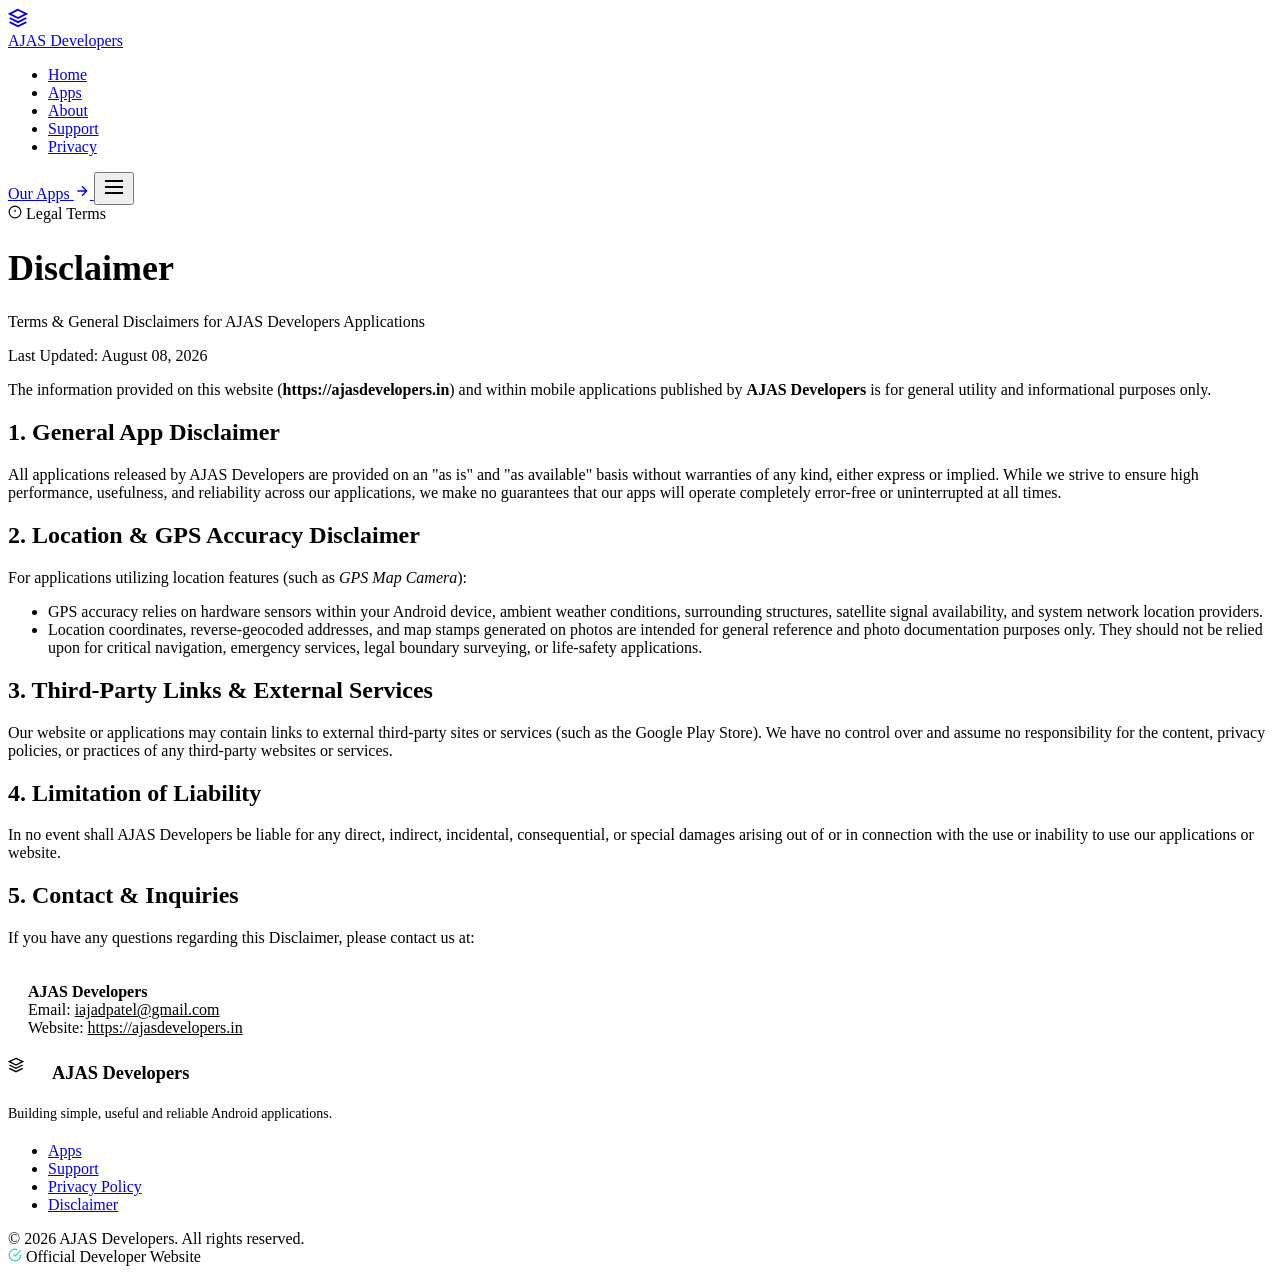
==== disclaimer.html @ 53225289 "Create disclaimer.html" ====
<!DOCTYPE html>
<html lang="en">
<head>
  <meta charset="UTF-8" />
  <meta name="viewport" content="width=device-width, initial-scale=1.0" />
  <title>Disclaimer | AJAS Developers</title>
  
  <!-- SEO Meta Tags -->
  <meta name="description" content="Official Disclaimer for AJAS Developers Android applications and website." />
  <meta name="author" content="AJAS Developers" />
  <meta name="robots" content="index, follow" />
  <link rel="canonical" href="https://ajasdevelopers.in/disclaimer.html" />

  <!-- Open Graph -->
  <meta property="og:type" content="article" />
  <meta property="og:url" content="https://ajasdevelopers.in/disclaimer.html" />
  <meta property="og:title" content="Disclaimer | AJAS Developers" />
  <meta property="og:description" content="Official Disclaimer for AJAS Developers Android apps including GPS Map Camera." />

  <!-- Favicon -->
  <link rel="icon" type="image/svg+xml" href="data:image/svg+xml,<svg xmlns='http://www.w3.org/2000/svg' viewBox='0 0 24 24' fill='none' stroke='%2338BDF8' stroke-width='2' stroke-linecap='round' stroke-linejoin='round'><polygon points='12 2 2 7 12 12 22 7 12 2'/><polyline points='2 17 12 22 22 17'/><polyline points='2 12 12 17 22 12'/></svg>" />

  <!-- Stylesheet -->
  <link rel="stylesheet" href="style.css" />
  
  <!-- Script -->
  <script src="script.js" defer></script>
</head>
<body>

  <!-- Navigation Bar -->
  <nav class="navbar" id="navbar">
    <div class="container nav-container">
      <a href="index.html" class="nav-brand" aria-label="AJAS Developers Homepage">
        <div class="brand-icon-wrapper">
          <svg width="20" height="20" viewBox="0 0 24 24" fill="none" stroke="currentColor" stroke-width="2.2"><polygon points="12 2 2 7 12 12 22 7 12 2"/><polyline points="2 17 12 22 22 17"/><polyline points="2 12 12 17 22 12"/></svg>
        </div>
        <span>AJAS Developers</span>
      </a>

      <ul class="nav-menu" id="navMenu">
        <li><a href="index.html#home" class="nav-link">Home</a></li>
        <li><a href="index.html#apps" class="nav-link">Apps</a></li>
        <li><a href="index.html#about" class="nav-link">About</a></li>
        <li><a href="index.html#support" class="nav-link">Support</a></li>
        <li><a href="privacy-policy.html" class="nav-link">Privacy</a></li>
      </ul>

      <div class="nav-actions">
        <a href="index.html#apps" class="btn btn-primary btn-sm">
          <span>Our Apps</span>
          <svg width="16" height="16" viewBox="0 0 24 24" fill="none" stroke="currentColor" stroke-width="2"><path d="M5 12h14M12 5l7 7-7 7"/></svg>
        </a>

        <button class="mobile-toggle" id="mobileToggle" aria-label="Toggle Navigation Menu" aria-expanded="false">
          <svg width="24" height="24" viewBox="0 0 24 24" fill="none" stroke="currentColor" stroke-width="2"><path d="M3 12h18M3 6h18M3 18h18"/></svg>
        </button>
      </div>
    </div>
  </nav>

  <!-- Legal Page Header -->
  <header class="legal-page-header">
    <div class="container">
      <div class="section-tag">
        <svg width="14" height="14" viewBox="0 0 24 24" fill="none" stroke="currentColor" stroke-width="2"><circle cx="12" cy="12" r="10"/><line x1="12" y1="8" x2="12" y2="12"/><line x1="12" y1="16" x2="12.01" y2="16"/></svg>
        <span>Legal Terms</span>
      </div>
      <h1 class="section-title" style="font-size: 2.25rem;">Disclaimer</h1>
      <p class="section-desc">Terms &amp; General Disclaimers for AJAS Developers Applications</p>
      <div class="last-updated">Last Updated: August 08, 2026</div>
    </div>
  </header>

  <!-- Legal Content -->
  <main class="container">
    <article class="legal-content">
      <p>
        The information provided on this website (<strong>https://ajasdevelopers.in</strong>) and within mobile applications published by <strong>AJAS Developers</strong> is for general utility and informational purposes only.
      </p>

      <h2>1. General App Disclaimer</h2>
      <p>
        All applications released by AJAS Developers are provided on an "as is" and "as available" basis without warranties of any kind, either express or implied. While we strive to ensure high performance, usefulness, and reliability across our applications, we make no guarantees that our apps will operate completely error-free or uninterrupted at all times.
      </p>

      <h2>2. Location &amp; GPS Accuracy Disclaimer</h2>
      <p>
        For applications utilizing location features (such as <em>GPS Map Camera</em>):
      </p>
      <ul>
        <li>
          GPS accuracy relies on hardware sensors within your Android device, ambient weather conditions, surrounding structures, satellite signal availability, and system network location providers.
        </li>
        <li>
          Location coordinates, reverse-geocoded addresses, and map stamps generated on photos are intended for general reference and photo documentation purposes only. They should not be relied upon for critical navigation, emergency services, legal boundary surveying, or life-safety applications.
        </li>
      </ul>

      <h2>3. Third-Party Links &amp; External Services</h2>
      <p>
        Our website or applications may contain links to external third-party sites or services (such as the Google Play Store). We have no control over and assume no responsibility for the content, privacy policies, or practices of any third-party websites or services.
      </p>

      <h2>4. Limitation of Liability</h2>
      <p>
        In no event shall AJAS Developers be liable for any direct, indirect, incidental, consequential, or special damages arising out of or in connection with the use or inability to use our applications or website.
      </p>

      <h2>5. Contact &amp; Inquiries</h2>
      <p>
        If you have any questions regarding this Disclaimer, please contact us at:
      </p>
      <div style="background: var(--bg-card); padding: 1.25rem; border-radius: var(--radius-md); border: 1px solid var(--border-color); display: inline-block;">
        <strong style="color: var(--text-main);">AJAS Developers</strong><br />
        Email: <a href="mailto:iajadpatel@gmail.com" style="color: var(--accent-blue); text-decoration: underline;">iajadpatel@gmail.com</a><br />
        Website: <a href="https://ajasdevelopers.in/" style="color: var(--accent-blue);">https://ajasdevelopers.in</a>
      </div>
    </article>
  </main>

  <!-- Footer -->
  <footer class="footer">
    <div class="container">
      <div class="footer-top">
        <div class="footer-brand">
          <div style="display: flex; align-items: center; gap: 0.75rem; margin-bottom: 0.875rem;">
            <div class="brand-icon-wrapper" style="width: 2rem; height: 2rem;">
              <svg width="16" height="16" viewBox="0 0 24 24" fill="none" stroke="currentColor" stroke-width="2"><polygon points="12 2 2 7 12 12 22 7 12 2"/><polyline points="2 17 12 22 22 17"/><polyline points="2 12 12 17 22 12"/></svg>
            </div>
            <span style="font-weight: 700; font-size: 1.15rem; color: var(--text-main);">AJAS Developers</span>
          </div>
          <p style="font-size: 0.875rem; color: var(--text-muted); line-height: 1.6;">
            Building simple, useful and reliable Android applications.
          </p>
        </div>

        <ul class="footer-nav">
          <li><a href="index.html#apps" class="footer-link">Apps</a></li>
          <li><a href="index.html#support" class="footer-link">Support</a></li>
          <li><a href="privacy-policy.html" class="footer-link">Privacy Policy</a></li>
          <li><a href="disclaimer.html" class="footer-link">Disclaimer</a></li>
        </ul>
      </div>

      <div class="footer-bottom">
        <div>
          &copy; <span id="currentYear">2026</span> AJAS Developers. All rights reserved.
        </div>

        <div class="developer-badge">
          <svg width="14" height="14" viewBox="0 0 24 24" fill="none" stroke="#34D399" stroke-width="2"><path d="M22 11.08V12a10 10 0 1 1-5.93-9.14"/><polyline points="22 4 12 14.01 9 11.01"/></svg>
          <span>Official Developer Website</span>
        </div>
      </div>
    </div>
  </footer>

</body>
</html>
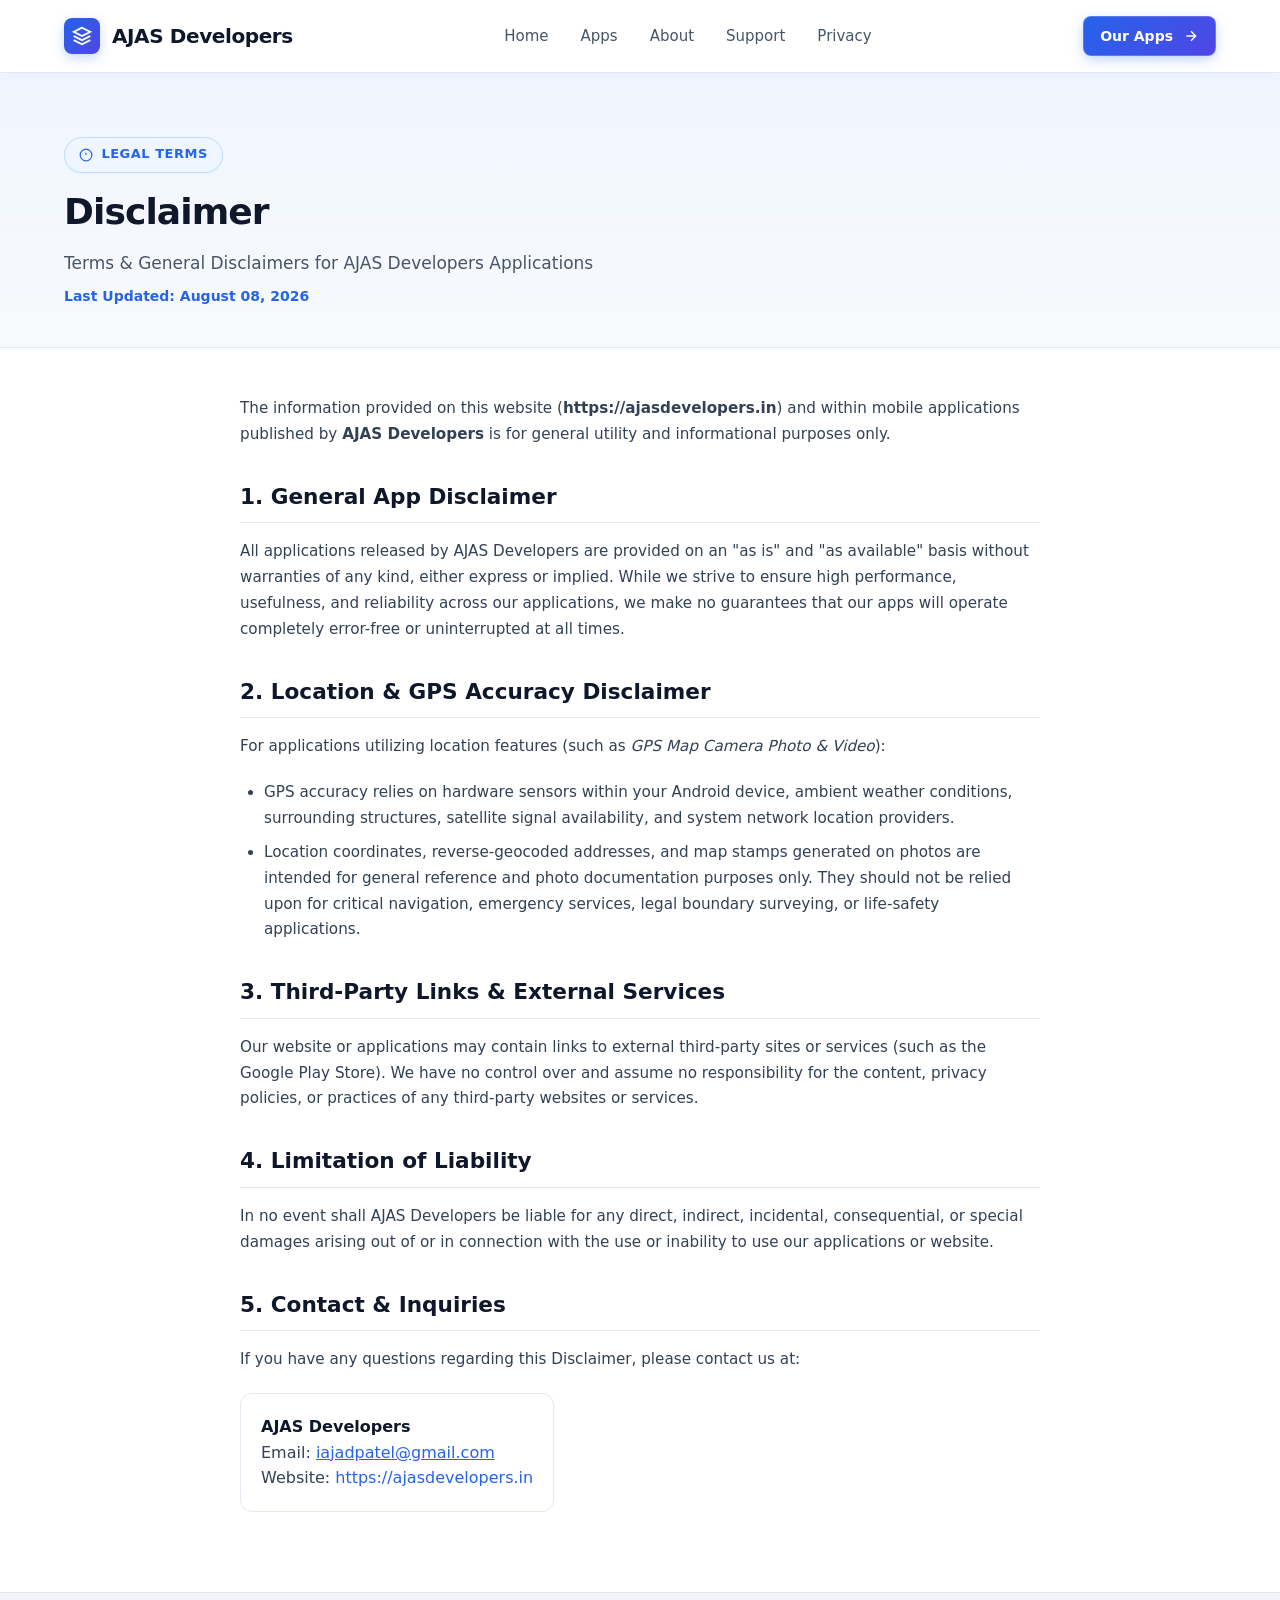
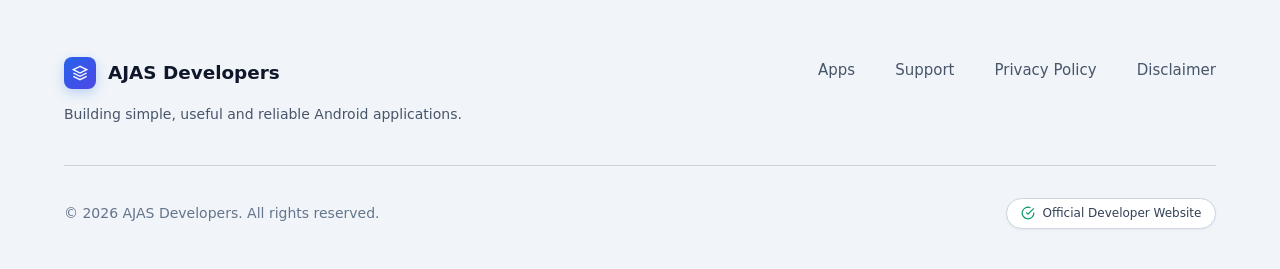
==== commit cae369f1: "Update disclaimer.html" ====
--- a/disclaimer.html
+++ b/disclaimer.html
@@ -15,10 +15,10 @@
   <meta property="og:type" content="article" />
   <meta property="og:url" content="https://ajasdevelopers.in/disclaimer.html" />
   <meta property="og:title" content="Disclaimer | AJAS Developers" />
-  <meta property="og:description" content="Official Disclaimer for AJAS Developers Android apps including GPS Map Camera." />
+  <meta property="og:description" content="Official Disclaimer for AJAS Developers Android apps including GPS Map Camera Photo &amp; Video." />
 
   <!-- Favicon -->
-  <link rel="icon" type="image/svg+xml" href="data:image/svg+xml,<svg xmlns='http://www.w3.org/2000/svg' viewBox='0 0 24 24' fill='none' stroke='%2338BDF8' stroke-width='2' stroke-linecap='round' stroke-linejoin='round'><polygon points='12 2 2 7 12 12 22 7 12 2'/><polyline points='2 17 12 22 22 17'/><polyline points='2 12 12 17 22 12'/></svg>" />
+  <link rel="icon" type="image/svg+xml" href="data:image/svg+xml,<svg xmlns='http://www.w3.org/2000/svg' viewBox='0 0 24 24' fill='none' stroke='%232563EB' stroke-width='2' stroke-linecap='round' stroke-linejoin='round'><polygon points='12 2 2 7 12 12 22 7 12 2'/><polyline points='2 17 12 22 22 17'/><polyline points='2 12 12 17 22 12'/></svg>" />
 
   <!-- Stylesheet -->
   <link rel="stylesheet" href="style.css" />
@@ -86,7 +86,7 @@
 
       <h2>2. Location &amp; GPS Accuracy Disclaimer</h2>
       <p>
-        For applications utilizing location features (such as <em>GPS Map Camera</em>):
+        For applications utilizing location features (such as <em>GPS Map Camera Photo &amp; Video</em>):
       </p>
       <ul>
         <li>
@@ -149,7 +149,7 @@
         </div>
 
         <div class="developer-badge">
-          <svg width="14" height="14" viewBox="0 0 24 24" fill="none" stroke="#34D399" stroke-width="2"><path d="M22 11.08V12a10 10 0 1 1-5.93-9.14"/><polyline points="22 4 12 14.01 9 11.01"/></svg>
+          <svg width="14" height="14" viewBox="0 0 24 24" fill="none" stroke="#059669" stroke-width="2"><path d="M22 11.08V12a10 10 0 1 1-5.93-9.14"/><polyline points="22 4 12 14.01 9 11.01"/></svg>
           <span>Official Developer Website</span>
         </div>
       </div>
--- a/style.css
+++ b/style.css
@@ -0,0 +1,1439 @@
+/* ==========================================================================
+   AJAS Developers - Official Website Stylesheet
+   Domain: https://ajasdevelopers.in
+   Design: Bright, Elegant, Premium Light Developer Aesthetic
+   ========================================================================== */
+
+/* --- CSS Variables & Theme (Bright Light Palette) --- */
+:root {
+  /* Backgrounds */
+  --bg-main: #FFFFFF;
+  --bg-section-alt: #F8FAFC;
+  --bg-surface: #FFFFFF;
+  --bg-card: #FFFFFF;
+  --bg-card-hover: #FFFFFF;
+  --bg-glass: rgba(255, 255, 255, 0.9);
+
+  /* Borders & Shadows */
+  --border-color: #E2E8F0;
+  --border-subtle: rgba(226, 232, 240, 0.8);
+  --border-highlight: rgba(37, 99, 235, 0.3);
+  
+  --shadow-sm: 0 1px 3px rgba(15, 23, 42, 0.05);
+  --shadow-md: 0 4px 16px -2px rgba(15, 23, 42, 0.06), 0 2px 6px -1px rgba(15, 23, 42, 0.04);
+  --shadow-lg: 0 12px 32px -4px rgba(15, 23, 42, 0.08), 0 4px 12px -2px rgba(15, 23, 42, 0.04);
+  --shadow-hover: 0 20px 40px -6px rgba(37, 99, 235, 0.12), 0 8px 16px -4px rgba(15, 23, 42, 0.06);
+
+  /* Accent Colors */
+  --accent-blue: #2563EB;
+  --accent-indigo: #4F46E5;
+  --accent-violet: #7C3AED;
+  --accent-sky: #0284C7;
+  --accent-glow: rgba(37, 99, 235, 0.08);
+
+  /* Text Colors */
+  --text-main: #0F172A;     /* Deep navy for headings */
+  --text-body: #334155;     /* Dark charcoal/slate for body text */
+  --text-muted: #475569;    /* Slate for secondary text */
+  --text-dim: #64748B;      /* Dimmed slate */
+
+  /* Typography & Radius */
+  --font-family: 'Inter', system-ui, -apple-system, BlinkMacSystemFont, "Segoe UI", Roboto, Oxygen, Ubuntu, Cantarell, sans-serif;
+  --radius-sm: 8px;
+  --radius-md: 12px;
+  --radius-lg: 20px;
+  --radius-pill: 9999px;
+
+  --transition-fast: 0.15s ease;
+  --transition-normal: 0.25s cubic-bezier(0.16, 1, 0.3, 1);
+  --container-max: 1200px;
+}
+
+/* --- Reset & Base Styles --- */
+*, *::before, *::after {
+  box-sizing: border-box;
+  margin: 0;
+  padding: 0;
+}
+
+html {
+  scroll-behavior: smooth;
+  font-size: 16px;
+  color-scheme: light;
+}
+
+body {
+  font-family: var(--font-family);
+  background-color: var(--bg-main);
+  color: var(--text-body);
+  line-height: 1.6;
+  min-height: 100vh;
+  display: flex;
+  flex-direction: column;
+  overflow-x: hidden;
+  -webkit-font-smoothing: antialiased;
+  -moz-osx-font-smoothing: grayscale;
+}
+
+a {
+  color: inherit;
+  text-decoration: none;
+}
+
+button {
+  font-family: inherit;
+  cursor: pointer;
+  border: none;
+  background: none;
+}
+
+img, svg {
+  display: block;
+  max-width: 100%;
+}
+
+/* --- Accessibility --- */
+.sr-only {
+  position: absolute;
+  width: 1px;
+  height: 1px;
+  padding: 0;
+  margin: -1px;
+  overflow: hidden;
+  clip: rect(0, 0, 0, 0);
+  white-space: nowrap;
+  border: 0;
+}
+
+:focus-visible {
+  outline: 2px solid var(--accent-blue);
+  outline-offset: 3px;
+  border-radius: var(--radius-sm);
+}
+
+/* --- Layout Containers --- */
+.container {
+  width: 100%;
+  max-width: var(--container-max);
+  margin-left: auto;
+  margin-right: auto;
+  padding-left: 1.5rem;
+  padding-right: 1.5rem;
+}
+
+.section {
+  padding-top: 5rem;
+  padding-bottom: 5rem;
+  position: relative;
+}
+
+.section-alt {
+  background-color: var(--bg-section-alt);
+  border-top: 1px solid var(--border-color);
+  border-bottom: 1px solid var(--border-color);
+}
+
+.section-title-wrap {
+  text-align: center;
+  max-width: 700px;
+  margin: 0 auto 3.5rem auto;
+}
+
+.section-tag {
+  display: inline-flex;
+  align-items: center;
+  gap: 0.5rem;
+  padding: 0.4rem 0.9rem;
+  background: #EFF6FF;
+  border: 1px solid #BFDBFE;
+  color: var(--accent-blue);
+  font-size: 0.8125rem;
+  font-weight: 600;
+  letter-spacing: 0.04em;
+  text-transform: uppercase;
+  border-radius: var(--radius-pill);
+  margin-bottom: 1rem;
+  box-shadow: 0 1px 2px rgba(37, 99, 235, 0.05);
+}
+
+.section-title {
+  font-size: 2.25rem;
+  font-weight: 800;
+  letter-spacing: -0.025em;
+  color: var(--text-main);
+  line-height: 1.25;
+  margin-bottom: 1rem;
+}
+
+.section-desc {
+  font-size: 1.0625rem;
+  color: var(--text-muted);
+}
+
+/* --- Navbar --- */
+.navbar {
+  position: sticky;
+  top: 0;
+  z-index: 100;
+  background: var(--bg-glass);
+  backdrop-filter: blur(16px);
+  -webkit-backdrop-filter: blur(16px);
+  border-bottom: 1px solid var(--border-color);
+  box-shadow: 0 2px 12px -2px rgba(15, 23, 42, 0.04);
+  transition: all var(--transition-normal);
+}
+
+.nav-container {
+  display: flex;
+  align-items: center;
+  justify-content: space-between;
+  height: 4.5rem;
+}
+
+.nav-brand {
+  display: flex;
+  align-items: center;
+  gap: 0.75rem;
+  font-weight: 700;
+  font-size: 1.25rem;
+  color: var(--text-main);
+  letter-spacing: -0.02em;
+  transition: opacity var(--transition-fast);
+}
+
+.nav-brand:hover {
+  opacity: 0.9;
+}
+
+.brand-icon-wrapper {
+  width: 2.25rem;
+  height: 2.25rem;
+  border-radius: var(--radius-sm);
+  background: linear-gradient(135deg, var(--accent-blue), var(--accent-indigo));
+  display: flex;
+  align-items: center;
+  justify-content: center;
+  color: #ffffff;
+  box-shadow: 0 4px 12px rgba(37, 99, 235, 0.25);
+}
+
+.nav-menu {
+  display: flex;
+  align-items: center;
+  gap: 2rem;
+  list-style: none;
+}
+
+.nav-link {
+  font-size: 0.9375rem;
+  font-weight: 500;
+  color: var(--text-muted);
+  transition: color var(--transition-fast);
+  padding: 0.5rem 0;
+  position: relative;
+}
+
+.nav-link:hover {
+  color: var(--accent-blue);
+}
+
+.nav-link.active {
+  color: var(--accent-blue);
+  font-weight: 600;
+}
+
+.nav-link.active::after {
+  content: '';
+  position: absolute;
+  bottom: 0;
+  left: 0;
+  right: 0;
+  height: 2.5px;
+  background: var(--accent-blue);
+  border-radius: 2px;
+}
+
+.nav-actions {
+  display: flex;
+  align-items: center;
+  gap: 1rem;
+}
+
+.mobile-toggle {
+  display: none;
+  color: var(--text-main);
+  padding: 0.5rem;
+  border-radius: var(--radius-sm);
+  transition: background var(--transition-fast);
+}
+
+.mobile-toggle:hover {
+  background: #F1F5F9;
+}
+
+/* --- Buttons --- */
+.btn {
+  display: inline-flex;
+  align-items: center;
+  justify-content: center;
+  gap: 0.625rem;
+  padding: 0.75rem 1.5rem;
+  font-size: 0.9375rem;
+  font-weight: 600;
+  border-radius: var(--radius-md);
+  transition: all var(--transition-normal);
+  white-space: nowrap;
+  text-decoration: none;
+}
+
+.btn-primary {
+  background: linear-gradient(135deg, #2563EB 0%, #4F46E5 100%);
+  color: #ffffff;
+  box-shadow: 0 4px 14px -2px rgba(37, 99, 235, 0.35);
+  border: 1px solid rgba(255, 255, 255, 0.2);
+}
+
+.btn-primary:hover {
+  transform: translateY(-2px);
+  box-shadow: 0 8px 22px -2px rgba(37, 99, 235, 0.45);
+  color: #ffffff;
+}
+
+.btn-secondary {
+  background: #F1F5F9;
+  color: var(--text-main);
+  border: 1px solid #CBD5E1;
+  box-shadow: var(--shadow-sm);
+}
+
+.btn-secondary:hover {
+  background: #E2E8F0;
+  color: #0F172A;
+  border-color: #94A3B8;
+  transform: translateY(-2px);
+}
+
+.btn-outline {
+  background: #FFFFFF;
+  border: 1px solid #CBD5E1;
+  color: var(--text-muted);
+}
+
+.btn-outline:hover {
+  color: var(--accent-blue);
+  border-color: var(--accent-blue);
+  background: #EFF6FF;
+}
+
+.btn-sm {
+  padding: 0.5rem 1rem;
+  font-size: 0.875rem;
+  border-radius: var(--radius-sm);
+}
+
+/* --- Hero Section --- */
+.hero-section {
+  padding-top: 5.5rem;
+  padding-bottom: 5.5rem;
+  background: radial-gradient(circle at 50% 0%, rgba(219, 234, 254, 0.6) 0%, rgba(238, 242, 255, 0.35) 45%, rgba(255, 255, 255, 0) 75%);
+  position: relative;
+  overflow: hidden;
+}
+
+.hero-grid {
+  display: grid;
+  grid-template-columns: 1fr;
+  gap: 3.5rem;
+  align-items: center;
+}
+
+.hero-badge {
+  display: inline-flex;
+  align-items: center;
+  gap: 0.625rem;
+  padding: 0.45rem 1.1rem;
+  background: #EFF6FF;
+  border: 1px solid #BFDBFE;
+  border-radius: var(--radius-pill);
+  font-size: 0.875rem;
+  font-weight: 600;
+  color: #1D4ED8;
+  margin-bottom: 1.5rem;
+  box-shadow: 0 2px 8px rgba(37, 99, 235, 0.08);
+}
+
+.hero-badge-dot {
+  width: 8px;
+  height: 8px;
+  border-radius: 50%;
+  background-color: var(--accent-blue);
+  box-shadow: 0 0 10px rgba(37, 99, 235, 0.6);
+  animation: pulse 2s infinite;
+}
+
+@keyframes pulse {
+  0% { opacity: 0.6; transform: scale(0.95); }
+  50% { opacity: 1; transform: scale(1.15); }
+  100% { opacity: 0.6; transform: scale(0.95); }
+}
+
+.hero-title {
+  font-size: 2.85rem;
+  font-weight: 800;
+  line-height: 1.15;
+  letter-spacing: -0.03em;
+  color: var(--text-main);
+  margin-bottom: 1.25rem;
+}
+
+.hero-title-highlight {
+  background: linear-gradient(135deg, #1D4ED8 0%, #4F46E5 50%, #7C3AED 100%);
+  -webkit-background-clip: text;
+  -webkit-text-fill-color: transparent;
+  display: block;
+  margin-top: 0.25rem;
+}
+
+.hero-text {
+  font-size: 1.125rem;
+  color: var(--text-muted);
+  margin-bottom: 2.25rem;
+  max-width: 580px;
+  line-height: 1.65;
+}
+
+.hero-buttons {
+  display: flex;
+  flex-wrap: wrap;
+  gap: 1rem;
+}
+
+/* Hero Visual Graphic (Bright Sleek Device Frame) */
+.hero-visual-wrapper {
+  position: relative;
+  display: flex;
+  justify-content: center;
+  align-items: center;
+}
+
+.hero-glow-bg {
+  position: absolute;
+  width: 320px;
+  height: 320px;
+  background: radial-gradient(circle, rgba(191, 219, 254, 0.6) 0%, rgba(224, 231, 255, 0.35) 50%, transparent 70%);
+  filter: blur(40px);
+  z-index: 0;
+  pointer-events: none;
+}
+
+.device-frame {
+  position: relative;
+  z-index: 1;
+  width: 300px;
+  min-height: 590px;
+  background: #FFFFFF;
+  border: 10px solid #E2E8F0;
+  border-radius: 40px;
+  box-shadow: 0 25px 50px -12px rgba(15, 23, 42, 0.12),
+              0 0 0 1px rgba(203, 213, 225, 0.6),
+              inset 0 0 10px rgba(0, 0, 0, 0.02);
+  overflow: hidden;
+  display: flex;
+  flex-direction: column;
+}
+
+.device-camera-notch {
+  width: 90px;
+  height: 20px;
+  background: #E2E8F0;
+  margin: 0 auto;
+  border-bottom-left-radius: 12px;
+  border-bottom-right-radius: 12px;
+  display: flex;
+  align-items: center;
+  justify-content: center;
+  gap: 8px;
+}
+
+.device-lens {
+  width: 8px;
+  height: 8px;
+  border-radius: 50%;
+  background: #94A3B8;
+}
+
+.device-speaker {
+  width: 30px;
+  height: 3px;
+  border-radius: 2px;
+  background: #CBD5E1;
+}
+
+.device-screen {
+  flex: 1;
+  padding: 0.875rem;
+  background: linear-gradient(180deg, #F8FAFC 0%, #F1F5F9 100%);
+  display: flex;
+  flex-direction: column;
+  justify-content: space-between;
+  position: relative;
+  gap: 0.5rem;
+}
+
+/* Mock App UI on Screen */
+.mock-app-header {
+  display: flex;
+  justify-content: space-between;
+  align-items: flex-start;
+  padding-bottom: 0.5rem;
+  border-bottom: 1px solid #E2E8F0;
+}
+
+.mock-app-title {
+  font-size: 0.875rem;
+  font-weight: 700;
+  color: #1D4ED8;
+  display: flex;
+  align-items: center;
+  gap: 0.4rem;
+}
+
+.mock-app-tagline {
+  font-size: 0.6875rem;
+  font-weight: 600;
+  color: #4F46E5;
+  margin-top: 0.2rem;
+  letter-spacing: -0.01em;
+}
+
+.mock-app-status {
+  font-size: 0.6rem;
+  color: #059669;
+  font-weight: 700;
+  background: #ECFDF5;
+  border: 1px solid #A7F3D0;
+  padding: 0.15rem 0.45rem;
+  border-radius: var(--radius-pill);
+  white-space: nowrap;
+}
+
+.mock-app-desc {
+  font-size: 0.7rem;
+  color: #334155;
+  line-height: 1.45;
+  background: #FFFFFF;
+  border: 1px solid #E2E8F0;
+  border-radius: var(--radius-sm);
+  padding: 0.625rem 0.7rem;
+  box-shadow: 0 1px 3px rgba(15, 23, 42, 0.04);
+}
+
+.mock-photo-viewport {
+  width: 100%;
+  height: 180px;
+  background: #EFF6FF;
+  border-radius: var(--radius-md);
+  position: relative;
+  overflow: hidden;
+  border: 1px solid #BFDBFE;
+  background-image: radial-gradient(rgba(37, 99, 235, 0.12) 1px, transparent 0);
+  background-size: 16px 16px;
+  display: flex;
+  flex-direction: column;
+  justify-content: space-between;
+  padding: 0.625rem;
+}
+
+.mock-gps-stamp {
+  background: rgba(255, 255, 255, 0.95);
+  backdrop-filter: blur(8px);
+  border: 1px solid #BFDBFE;
+  padding: 0.6rem;
+  border-radius: var(--radius-sm);
+  font-size: 0.65rem;
+  color: #0F172A;
+  line-height: 1.35;
+  box-shadow: 0 4px 12px rgba(15, 23, 42, 0.06);
+}
+
+.mock-stamp-line {
+  display: flex;
+  align-items: center;
+  gap: 0.25rem;
+  color: #1D4ED8;
+  font-weight: 600;
+}
+
+.mock-map-thumbnail {
+  position: absolute;
+  top: 0.75rem;
+  right: 0.75rem;
+  width: 45px;
+  height: 45px;
+  border-radius: 8px;
+  background: #FFFFFF;
+  border: 1px solid #2563EB;
+  display: flex;
+  align-items: center;
+  justify-content: center;
+  box-shadow: 0 4px 10px rgba(37, 99, 235, 0.15);
+}
+
+.mock-app-controls {
+  display: flex;
+  justify-content: space-around;
+  align-items: center;
+  padding-top: 0.75rem;
+}
+
+.mock-shutter-btn {
+  width: 48px;
+  height: 48px;
+  border-radius: 50%;
+  border: 3px solid #2563EB;
+  display: flex;
+  align-items: center;
+  justify-content: center;
+  box-shadow: 0 4px 12px rgba(37, 99, 235, 0.2);
+}
+
+.mock-shutter-inner {
+  width: 36px;
+  height: 36px;
+  border-radius: 50%;
+  background: linear-gradient(135deg, #2563EB, #4F46E5);
+}
+
+/* Floating Badges around device */
+.floating-badge {
+  position: absolute;
+  background: rgba(255, 255, 255, 0.95);
+  backdrop-filter: blur(12px);
+  border: 1px solid #E2E8F0;
+  padding: 0.625rem 1rem;
+  border-radius: var(--radius-md);
+  font-size: 0.8125rem;
+  font-weight: 600;
+  color: var(--text-main);
+  display: flex;
+  align-items: center;
+  gap: 0.5rem;
+  box-shadow: 0 10px 25px -5px rgba(15, 23, 42, 0.1);
+  z-index: 2;
+  animation: float 4s ease-in-out infinite;
+}
+
+.floating-badge-1 {
+  top: 15%;
+  left: -20px;
+}
+
+.floating-badge-2 {
+  bottom: 18%;
+  right: -15px;
+  animation-delay: 2s;
+}
+
+@keyframes float {
+  0%, 100% { transform: translateY(0); }
+  50% { transform: translateY(-8px); }
+}
+
+/* --- Apps Section --- */
+.apps-grid {
+  display: grid;
+  grid-template-columns: 1fr;
+  gap: 2rem;
+}
+
+.app-card {
+  background: var(--bg-card);
+  border: 1px solid var(--border-color);
+  border-radius: var(--radius-lg);
+  padding: 2.25rem;
+  transition: all var(--transition-normal);
+  display: flex;
+  flex-direction: column;
+  justify-content: space-between;
+  position: relative;
+  overflow: hidden;
+  box-shadow: var(--shadow-md);
+}
+
+.app-card-upcoming {
+  background: linear-gradient(135deg, #F8FAFC 0%, #EEF2FF 100%);
+  border: 1px dashed #CBD5E1;
+}
+
+.app-card::before {
+  content: '';
+  position: absolute;
+  top: 0;
+  left: 0;
+  right: 0;
+  height: 3px;
+  background: linear-gradient(90deg, var(--accent-blue), var(--accent-indigo));
+  opacity: 0;
+  transition: opacity var(--transition-fast);
+}
+
+.app-card:hover {
+  transform: translateY(-4px);
+  border-color: #BFDBFE;
+  box-shadow: var(--shadow-hover);
+}
+
+.app-card:hover::before {
+  opacity: 1;
+}
+
+.app-card-header {
+  display: flex;
+  align-items: flex-start;
+  justify-content: space-between;
+  gap: 1.25rem;
+  margin-bottom: 1.5rem;
+}
+
+.app-icon {
+  width: 4.25rem;
+  height: 4.25rem;
+  border-radius: var(--radius-md);
+  background: linear-gradient(135deg, #EFF6FF 0%, #E0E7FF 100%);
+  border: 1px solid #BFDBFE;
+  display: flex;
+  align-items: center;
+  justify-content: center;
+  color: var(--accent-blue);
+  flex-shrink: 0;
+  box-shadow: 0 4px 12px rgba(37, 99, 235, 0.12);
+}
+
+.app-icon-upcoming {
+  background: #F1F5F9 !important;
+  border-color: #CBD5E1 !important;
+  color: var(--text-dim) !important;
+  box-shadow: none !important;
+}
+
+.app-badge {
+  font-size: 0.75rem;
+  font-weight: 700;
+  text-transform: uppercase;
+  letter-spacing: 0.05em;
+  padding: 0.3rem 0.8rem;
+  border-radius: var(--radius-pill);
+  background: #ECFDF5;
+  color: #059669;
+  border: 1px solid #A7F3D0;
+}
+
+.app-badge-upcoming {
+  background: #FFFBEB;
+  color: #D97706;
+  border: 1px solid #FDE68A;
+}
+
+.app-title {
+  font-size: 1.5rem;
+  font-weight: 700;
+  color: var(--text-main);
+  margin-bottom: 0.5rem;
+}
+
+.app-desc {
+  color: var(--text-muted);
+  font-size: 0.9375rem;
+  margin-bottom: 1.75rem;
+  line-height: 1.6;
+}
+
+.features-list {
+  display: flex;
+  flex-wrap: wrap;
+  gap: 0.5rem;
+  margin-bottom: 2rem;
+}
+
+.feature-badge {
+  font-size: 0.8125rem;
+  font-weight: 500;
+  padding: 0.35rem 0.75rem;
+  border-radius: var(--radius-pill);
+  background: #F1F5F9;
+  border: 1px solid #E2E8F0;
+  color: var(--text-body);
+  display: inline-flex;
+  align-items: center;
+  gap: 0.35rem;
+}
+
+/* App Screenshots Preview */
+.app-screenshots-wrapper {
+  margin-top: 1.5rem;
+  margin-bottom: 1.5rem;
+  padding-top: 1.25rem;
+  border-top: 1px dashed #E2E8F0;
+}
+
+.screenshots-title {
+  display: flex;
+  align-items: center;
+  gap: 0.4rem;
+  font-size: 0.8125rem;
+  font-weight: 700;
+  color: var(--accent-blue);
+  text-transform: uppercase;
+  letter-spacing: 0.04em;
+  margin-bottom: 1rem;
+}
+
+.screenshots-grid {
+  display: grid;
+  grid-template-columns: repeat(3, 1fr);
+  gap: 1rem;
+}
+
+@media (max-width: 640px) {
+  .screenshots-grid {
+    grid-template-columns: repeat(1, 1fr);
+    max-width: 240px;
+    margin: 0 auto;
+  }
+}
+
+.screenshot-card {
+  display: flex;
+  flex-direction: column;
+  align-items: center;
+  gap: 0.5rem;
+}
+
+.screenshot-device {
+  width: 100%;
+  max-width: 180px;
+  height: 240px;
+  background: #FFFFFF;
+  border: 4px solid #E2E8F0;
+  border-radius: 18px;
+  box-shadow: 0 4px 12px rgba(15, 23, 42, 0.05);
+  position: relative;
+  overflow: hidden;
+  display: flex;
+  flex-direction: column;
+  transition: transform var(--transition-fast), box-shadow var(--transition-fast);
+}
+
+.screenshot-device:hover {
+  transform: translateY(-3px);
+  border-color: #BFDBFE;
+  box-shadow: 0 8px 18px rgba(37, 99, 235, 0.12);
+}
+
+.screenshot-user-img {
+  width: 100%;
+  height: 100%;
+  object-fit: cover;
+  object-position: top center;
+  position: absolute;
+  top: 0;
+  left: 0;
+  z-index: 2;
+  border-radius: 14px;
+}
+
+.screenshot-notch {
+  width: 36px;
+  height: 5px;
+  background: #CBD5E1;
+  border-bottom-left-radius: 4px;
+  border-bottom-right-radius: 4px;
+  margin: 0 auto;
+  position: relative;
+  z-index: 3;
+}
+
+.screenshot-screen {
+  flex: 1;
+  padding: 0.5rem;
+  display: flex;
+  flex-direction: column;
+  background: #F8FAFC;
+  gap: 0.35rem;
+}
+
+.screenshot-header-bar {
+  display: flex;
+  justify-content: space-between;
+  align-items: center;
+  font-size: 0.625rem;
+  font-weight: 700;
+  color: #1D4ED8;
+  padding-bottom: 0.25rem;
+  border-bottom: 1px solid #E2E8F0;
+}
+
+.screenshot-status {
+  font-size: 0.525rem;
+  color: #059669;
+  background: #ECFDF5;
+  border: 1px solid #A7F3D0;
+  padding: 0.05rem 0.35rem;
+  border-radius: var(--radius-pill);
+}
+
+.screenshot-viewport {
+  flex: 1;
+  background: #EFF6FF;
+  border-radius: var(--radius-sm);
+  border: 1px solid #BFDBFE;
+  position: relative;
+  padding: 0.4rem;
+  display: flex;
+  flex-direction: column;
+  justify-content: space-between;
+}
+
+.mini-map-pin {
+  position: absolute;
+  top: 0.25rem;
+  right: 0.25rem;
+  background: #FFFFFF;
+  border: 1px solid #BFDBFE;
+  padding: 0.15rem;
+  border-radius: 4px;
+}
+
+.screenshot-stamp {
+  background: rgba(255, 255, 255, 0.94);
+  border: 1px solid #CBD5E1;
+  padding: 0.3rem;
+  border-radius: 4px;
+  font-size: 0.525rem;
+  line-height: 1.35;
+}
+
+.stamp-line-bold {
+  font-weight: 700;
+  color: #1D4ED8;
+}
+
+.stamp-line-sub {
+  color: #64748B;
+  font-size: 0.48rem;
+}
+
+.screenshot-controls {
+  display: flex;
+  justify-content: center;
+  padding-top: 0.15rem;
+}
+
+.mini-shutter {
+  width: 20px;
+  height: 20px;
+  border-radius: 50%;
+  border: 2px solid #2563EB;
+  background: radial-gradient(circle, #3B82F6 40%, transparent 45%);
+}
+
+.screenshot-settings-list {
+  display: flex;
+  flex-direction: column;
+  gap: 0.3rem;
+  margin-top: 0.2rem;
+}
+
+.setting-row {
+  display: flex;
+  justify-content: space-between;
+  align-items: center;
+  background: #FFFFFF;
+  border: 1px solid #E2E8F0;
+  padding: 0.28rem 0.35rem;
+  border-radius: 4px;
+  font-size: 0.55rem;
+  color: #334155;
+  font-weight: 500;
+}
+
+.mini-toggle {
+  width: 16px;
+  height: 9px;
+  background: #2563EB;
+  border-radius: 10px;
+  position: relative;
+}
+
+.mini-toggle::after {
+  content: '';
+  position: absolute;
+  top: 1px;
+  right: 1px;
+  width: 7px;
+  height: 7px;
+  background: #FFFFFF;
+  border-radius: 50%;
+}
+
+.mini-pill {
+  font-size: 0.48rem;
+  background: #EFF6FF;
+  color: #2563EB;
+  padding: 0.08rem 0.25rem;
+  border-radius: var(--radius-pill);
+  font-weight: 600;
+}
+
+.screenshot-gallery-grid {
+  display: grid;
+  grid-template-columns: 1fr 1fr;
+  gap: 0.3rem;
+  margin-top: 0.2rem;
+}
+
+.gallery-item {
+  height: 52px;
+  background: #EEF2FF;
+  border: 1px solid #C7D2FE;
+  border-radius: 4px;
+  padding: 0.2rem;
+  display: flex;
+  align-items: flex-end;
+}
+
+.gallery-item.item-1 { background: #EFF6FF; border-color: #BFDBFE; }
+.gallery-item.item-2 { background: #ECFDF5; border-color: #A7F3D0; }
+.gallery-item.item-3 { background: #FFFBEB; border-color: #FDE68A; }
+.gallery-item.item-4 { background: #F3E8FF; border-color: #DDD6FE; }
+
+.item-tag {
+  font-size: 0.45rem;
+  font-weight: 700;
+  background: rgba(255, 255, 255, 0.9);
+  padding: 0.08rem 0.2rem;
+  border-radius: 2px;
+  color: #1E293B;
+}
+
+.screenshot-label {
+  font-size: 0.75rem;
+  font-weight: 600;
+  color: var(--text-body);
+  text-align: center;
+}
+
+.feature-badge svg {
+  color: var(--accent-blue);
+}
+
+/* --- About Section --- */
+.about-card {
+  background: linear-gradient(180deg, #FFFFFF 0%, #F8FAFC 100%);
+  border: 1px solid var(--border-color);
+  border-radius: var(--radius-lg);
+  padding: 3rem;
+  position: relative;
+  overflow: hidden;
+  box-shadow: var(--shadow-lg);
+}
+
+.about-content {
+  max-width: 800px;
+  margin: 0 auto;
+}
+
+/* Developer Profile Cards */
+.developers-grid {
+  display: grid;
+  grid-template-columns: repeat(2, 1fr);
+  gap: 1.25rem;
+  margin-bottom: 2.25rem;
+}
+
+@media (max-width: 640px) {
+  .developers-grid {
+    grid-template-columns: 1fr;
+  }
+}
+
+.developer-card {
+  background: #FFFFFF;
+  border: 1px solid var(--border-color);
+  border-radius: var(--radius-md);
+  padding: 1.25rem 1.5rem;
+  display: flex;
+  align-items: center;
+  gap: 1.25rem;
+  box-shadow: var(--shadow-sm);
+  position: relative;
+  overflow: hidden;
+  transition: transform var(--transition-fast), border-color var(--transition-fast), box-shadow var(--transition-fast);
+}
+
+.developer-card::before {
+  content: '';
+  position: absolute;
+  top: 0;
+  left: 0;
+  width: 4px;
+  height: 100%;
+  background: var(--accent-blue);
+  opacity: 0.8;
+  border-top-left-radius: var(--radius-md);
+  border-bottom-left-radius: var(--radius-md);
+  transition: opacity var(--transition-fast), width var(--transition-fast);
+}
+
+.developer-card:hover {
+  transform: translateY(-3px);
+  border-color: #BFDBFE;
+  box-shadow: 0 10px 20px -5px rgba(37, 99, 235, 0.12);
+}
+
+.developer-card:hover::before {
+  width: 6px;
+  opacity: 1;
+}
+
+.developer-avatar {
+  width: 3.25rem;
+  height: 3.25rem;
+  border-radius: 50%;
+  background: linear-gradient(135deg, #EFF6FF 0%, #DBEAFE 100%);
+  border: 2px solid #BFDBFE;
+  color: var(--accent-blue);
+  display: flex;
+  align-items: center;
+  justify-content: center;
+  position: relative;
+  flex-shrink: 0;
+  transition: transform var(--transition-fast);
+}
+
+.developer-card:hover .developer-avatar {
+  transform: scale(1.05);
+}
+
+.developer-initial {
+  position: absolute;
+  bottom: -2px;
+  right: -2px;
+  background: var(--accent-blue);
+  color: #FFFFFF;
+  font-size: 0.625rem;
+  font-weight: 800;
+  width: 1.1rem;
+  height: 1.1rem;
+  border-radius: 50%;
+  display: flex;
+  align-items: center;
+  justify-content: center;
+  border: 2px solid #FFFFFF;
+}
+
+.developer-info {
+  display: flex;
+  flex-direction: column;
+}
+
+.developer-name {
+  font-size: 1.1rem;
+  font-weight: 800;
+  color: var(--text-main);
+  letter-spacing: 0.04em;
+  margin-bottom: 0.2rem;
+}
+
+.developer-role {
+  font-size: 0.8125rem;
+  font-weight: 600;
+  color: var(--accent-blue);
+}
+
+.about-features-grid {
+  display: grid;
+  grid-template-columns: repeat(auto-fit, minmax(220px, 1fr));
+  gap: 1.5rem;
+  margin-top: 2.5rem;
+}
+
+.about-feature-item {
+  background: #FFFFFF;
+  padding: 1.35rem;
+  border-radius: var(--radius-md);
+  border: 1px solid var(--border-color);
+  box-shadow: var(--shadow-sm);
+  transition: transform var(--transition-fast), border-color var(--transition-fast);
+}
+
+.about-feature-item:hover {
+  transform: translateY(-2px);
+  border-color: #BFDBFE;
+}
+
+.about-feature-icon {
+  width: 2.5rem;
+  height: 2.5rem;
+  border-radius: var(--radius-sm);
+  background: #EFF6FF;
+  border: 1px solid #BFDBFE;
+  color: var(--accent-blue);
+  display: flex;
+  align-items: center;
+  justify-content: center;
+  margin-bottom: 0.875rem;
+}
+
+.about-feature-title {
+  font-weight: 600;
+  font-size: 1rem;
+  color: var(--text-main);
+  margin-bottom: 0.35rem;
+}
+
+.about-feature-desc {
+  font-size: 0.875rem;
+  color: var(--text-muted);
+}
+
+/* --- Support Section --- */
+.support-card {
+  background: #FFFFFF;
+  border: 1px solid var(--border-color);
+  border-radius: var(--radius-lg);
+  padding: 3rem 2rem;
+  text-align: center;
+  max-width: 750px;
+  margin: 0 auto;
+  box-shadow: var(--shadow-lg);
+}
+
+.support-icon-wrap {
+  width: 4.5rem;
+  height: 4.5rem;
+  border-radius: 50%;
+  background: #EFF6FF;
+  border: 1px solid #BFDBFE;
+  color: var(--accent-blue);
+  display: flex;
+  align-items: center;
+  justify-content: center;
+  margin: 0 auto 1.5rem auto;
+  box-shadow: 0 4px 14px rgba(37, 99, 235, 0.12);
+}
+
+.email-box {
+  display: inline-flex;
+  align-items: center;
+  gap: 0.75rem;
+  background: #F8FAFC;
+  border: 1px solid #CBD5E1;
+  padding: 0.75rem 1.25rem;
+  border-radius: var(--radius-md);
+  font-family: monospace;
+  font-size: 1rem;
+  color: #1D4ED8;
+  font-weight: 600;
+  margin: 1.5rem 0 2rem 0;
+  box-shadow: inset 0 1px 2px rgba(0,0,0,0.03);
+}
+
+/* --- Privacy Section Callout Cards --- */
+.legal-cards-grid {
+  display: grid;
+  grid-template-columns: repeat(auto-fit, minmax(280px, 1fr));
+  gap: 1.5rem;
+  max-width: 900px;
+  margin: 0 auto;
+}
+
+.legal-card {
+  background: #FFFFFF;
+  border: 1px solid var(--border-color);
+  border-radius: var(--radius-md);
+  padding: 1.75rem;
+  transition: all var(--transition-normal);
+  display: flex;
+  flex-direction: column;
+  justify-content: space-between;
+  box-shadow: var(--shadow-md);
+}
+
+.legal-card:hover {
+  border-color: #BFDBFE;
+  transform: translateY(-3px);
+  background: #F8FAFC;
+  box-shadow: var(--shadow-hover);
+}
+
+/* --- Legal Page Standard Styles (Privacy & Disclaimer) --- */
+.legal-page-header {
+  padding-top: 4rem;
+  padding-bottom: 2.5rem;
+  border-bottom: 1px solid var(--border-color);
+  background: linear-gradient(180deg, #EFF6FF 0%, #F8FAFC 100%);
+}
+
+.legal-content {
+  padding-top: 3rem;
+  padding-bottom: 5rem;
+  max-width: 800px;
+  margin: 0 auto;
+}
+
+.legal-content h2 {
+  font-size: 1.35rem;
+  font-weight: 700;
+  color: var(--text-main);
+  margin-top: 2rem;
+  margin-bottom: 1rem;
+  padding-bottom: 0.5rem;
+  border-bottom: 1px solid var(--border-color);
+}
+
+.legal-content p, .legal-content ul {
+  color: var(--text-body);
+  font-size: 0.95rem;
+  margin-bottom: 1.25rem;
+  line-height: 1.7;
+}
+
+.legal-content ul {
+  padding-left: 1.5rem;
+}
+
+.legal-content li {
+  margin-bottom: 0.5rem;
+}
+
+.last-updated {
+  font-size: 0.875rem;
+  color: var(--accent-blue);
+  font-weight: 600;
+  margin-top: 0.5rem;
+}
+
+/* --- Footer --- */
+.footer {
+  background: #F1F5F9;
+  border-top: 1px solid var(--border-color);
+  padding-top: 4rem;
+  padding-bottom: 2.5rem;
+  margin-top: auto;
+}
+
+.footer-top {
+  display: flex;
+  flex-direction: column;
+  gap: 2rem;
+  padding-bottom: 2.5rem;
+  border-bottom: 1px solid #CBD5E1;
+}
+
+.footer-brand {
+  max-width: 400px;
+}
+
+.footer-nav {
+  display: flex;
+  flex-wrap: wrap;
+  gap: 1.5rem 2.5rem;
+  list-style: none;
+}
+
+.footer-link {
+  font-size: 0.9375rem;
+  color: var(--text-muted);
+  font-weight: 500;
+  transition: color var(--transition-fast);
+}
+
+.footer-link:hover {
+  color: var(--accent-blue);
+}
+
+.footer-bottom {
+  display: flex;
+  flex-direction: column;
+  sm-flex-direction: row;
+  align-items: center;
+  justify-content: space-between;
+  gap: 1rem;
+  padding-top: 2rem;
+  font-size: 0.875rem;
+  color: var(--text-dim);
+}
+
+.developer-badge {
+  display: inline-flex;
+  align-items: center;
+  gap: 0.5rem;
+  padding: 0.3rem 0.85rem;
+  background: #FFFFFF;
+  border: 1px solid #CBD5E1;
+  border-radius: var(--radius-pill);
+  font-size: 0.75rem;
+  font-weight: 500;
+  color: var(--text-body);
+  box-shadow: var(--shadow-sm);
+}
+
+/* --- Responsive Media Queries --- */
+@media (min-width: 640px) {
+  .hero-title {
+    font-size: 3.25rem;
+  }
+  .apps-grid {
+    grid-template-columns: repeat(auto-fit, minmax(360px, 1fr));
+  }
+  .footer-top {
+    flex-direction: row;
+    justify-content: space-between;
+    align-items: flex-start;
+  }
+  .footer-bottom {
+    flex-direction: row;
+  }
+}
+
+@media (min-width: 1024px) {
+  .hero-grid {
+    grid-template-columns: 1.1fr 0.9fr;
+  }
+  .mobile-toggle {
+    display: none;
+  }
+}
+
+@media (max-width: 1023px) {
+  .mobile-toggle {
+    display: flex;
+  }
+
+  .nav-menu {
+    position: fixed;
+    top: 4.5rem;
+    left: 0;
+    right: 0;
+    background: #FFFFFF;
+    border-bottom: 1px solid var(--border-color);
+    flex-direction: column;
+    padding: 1.5rem;
+    gap: 1.25rem;
+    align-items: flex-start;
+    display: none;
+    box-shadow: 0 20px 25px -5px rgba(15, 23, 42, 0.1);
+  }
+
+  .nav-menu.is-open {
+    display: flex;
+  }
+
+  .floating-badge-1 {
+    left: 0;
+  }
+  .floating-badge-2 {
+    right: 0;
+  }
+}
